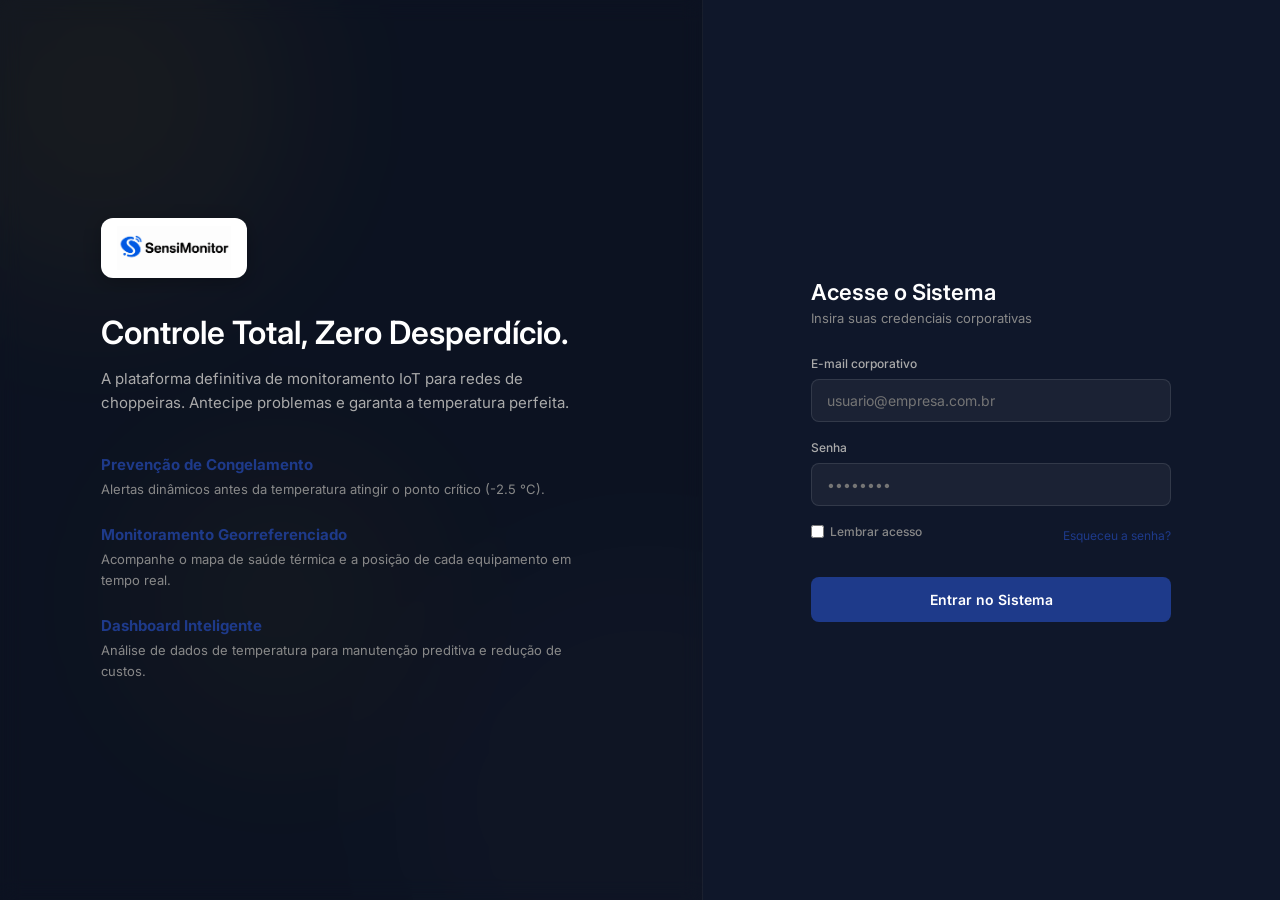
==== pages/admin/index.html @ b9aebf9b "ajuste retorno1" ====
<!DOCTYPE html>
<html lang="pt-BR">
<head>
    <meta charset="UTF-8">
    <meta name="viewport" content="width=device-width, initial-scale=1.0">
    <title>Sensimonitor - Administração</title>
    <!-- Reaproveitamos o css da home para o layout base, e adicionamos um admin.css para os forms -->
    <link rel="stylesheet" href="../home/home.css">
    <link rel="stylesheet" href="admin.css">
    <link href="https://fonts.googleapis.com/css2?family=Inter:wght@300;400;600;700&display=swap" rel="stylesheet">
    <script src="../config.js"></script>
</head>
<body>
    <div class="app-layout">
        <aside class="sidebar">
            <div class="logo-container">
                <img src="../img/logo_sensimonitor.png" alt="SensiMonitor Admin" class="sidebar-logo">
                <span class="admin-badge">Admin</span>
            </div>
            <nav>
                <a href="index.html" class="nav-item active">Administração</a>
                <a href="dispositivos.html" class="nav-item">Gerenciar Dispositivos</a>
            </nav>
            <div class="user-info">
                <a href="../login/index.html" class="logout-btn" onclick="localStorage.removeItem('sensorium_user'); localStorage.removeItem('sensorium_token');">Sair</a>
            </div>
        </aside>

        <main class="main-content">
            <header>
                <h1>Painel de Administração</h1>
                <p>Gerenciamento de Empresas e Usuários (Super Admin)</p>
            </header>

            <div class="admin-container">
                <!-- Seção de Criar Empresa -->
                <div class="admin-section card">
                    <h2>Cadastrar Nova Empresa</h2>
                    <form id="formEmpresa">
                        <div class="form-group">
                            <label for="nomeEmpresa">Nome da Empresa</label>
                            <input type="text" id="nomeEmpresa" required placeholder="Ex: Cliente X">
                        </div>
                        <div class="form-group">
                            <label for="cnpjEmpresa">CNPJ (Opcional)</label>
                            <input type="text" id="cnpjEmpresa" placeholder="00.000.000/0001-00">
                        </div>
                        <button type="submit" class="btn-primary">Criar Empresa</button>
                    </form>
                </div>

                <!-- Seção de Criar Usuário -->
                <div class="admin-section card">
                    <h2>Cadastrar Novo Usuário</h2>
                    <form id="formUsuario">
                        <div class="form-group">
                            <label for="selectEmpresa">Empresa Vinculada</label>
                            <select id="selectEmpresa" required>
                                <option value="">Carregando empresas...</option>
                            </select>
                        </div>
                        <div class="form-group">
                            <label for="nomeUsuario">Nome do Usuário</label>
                            <input type="text" id="nomeUsuario" required placeholder="Ex: João Silva">
                        </div>
                        <div class="form-group">
                            <label for="emailUsuario">E-mail</label>
                            <input type="email" id="emailUsuario" required placeholder="joao@empresa.com">
                        </div>
                        <div class="form-group">
                            <label for="senhaUsuario">Senha</label>
                            <input type="password" id="senhaUsuario" required placeholder="******">
                        </div>
                        <div class="form-group">
                            <label for="perfilUsuario">Perfil</label>
                            <select id="perfilUsuario">
                                <option value="user">Usuário Comum</option>
                                <option value="admin">Administrador da Empresa</option>
                                <option value="apresentacao">Apresentação (Apenas Chopeiras)</option>
                            </select>
                        </div>
                        <button type="submit" class="btn-primary">Criar Usuário</button>
                    </form>
                </div>
            </div>
        </main>
    </div>

    <script src="admin.js"></script>
</body>
</html>
---- pages/home/home.css ----
@import url('https://fonts.googleapis.com/css2?family=Inter:wght@300;400;500;600;700;800&display=swap');

:root {
    --primary-blue: #1e60ac;
    --primary-blue-hover: #164e8c;
    --primary-blue-light: #eff6ff;
    --primary-blue-glow: rgba(30, 96, 172, 0.12);
    --bg-page: #f8fafc;
    --card-bg: #ffffff;
    --border-fine: #e2e8f0;
    --border-hover: #cbd5e1;
    --text-main: #0f172a;
    --text-muted: #64748b;
    --text-light: #94a3b8;
    --status-green: #10b981;
    --status-yellow: #f59e0b;
    --status-red: #ef4444;
}

* {
    box-sizing: border-box;
    margin: 0;
    padding: 0;
}

body {
    font-family: 'Inter', system-ui, -apple-system, sans-serif;
    background-color: var(--bg-page);
    color: var(--text-main);
    display: flex;
    min-height: 100vh;
    overflow-x: hidden;
    -webkit-font-smoothing: antialiased;
}

.app-layout {
    display: flex;
    width: 100vw;
    min-height: 100vh;
    overflow: hidden;
}

/* --- Barra Lateral (Sidebar Limpa e Moderna) --- */
.sidebar {
    width: 240px;
    background: #ffffff;
    border-right: 1px solid var(--border-fine);
    display: flex;
    flex-direction: column;
    padding: 24px 0;
    flex-shrink: 0;
    z-index: 20;
    transition: transform 0.3s ease;
}

.logo-container {
    display: flex;
    align-items: center;
    padding: 0 20px;
    margin-bottom: 24px;
    gap: 10px;
}

.sidebar-logo {
    max-width: 155px;
    max-height: 44px;
    width: auto;
    height: auto;
    object-fit: contain;
    display: block;
}

.admin-badge {
    background: #e0e7ff;
    color: #3730a3;
    font-size: 10px;
    font-weight: 700;
    padding: 2px 7px;
    border-radius: 6px;
    text-transform: uppercase;
    letter-spacing: 0.5px;
}

nav {
    flex: 1;
    display: flex;
    flex-direction: column;
}

.nav-item {
    padding: 11px 20px;
    color: var(--text-muted);
    text-decoration: none;
    font-weight: 500;
    font-size: 13.5px;
    transition: all 0.2s ease;
    border-left: 3px solid transparent;
    display: flex;
    align-items: center;
    gap: 10px;
}

.nav-item:hover {
    background: var(--primary-blue-light);
    color: var(--primary-blue);
}

.nav-item.active {
    background: var(--primary-blue-light);
    color: var(--primary-blue);
    font-weight: 600;
    border-left-color: var(--primary-blue);
}

/* Nav Dropdown */
.nav-dropdown {
    display: flex;
    flex-direction: column;
}

.nav-dropdown-toggle {
    display: flex;
    justify-content: space-between;
    align-items: center;
    padding: 11px 20px;
    color: var(--text-muted);
    text-decoration: none;
    font-weight: 500;
    font-size: 13.5px;
    transition: all 0.2s ease;
    border-left: 3px solid transparent;
    cursor: pointer;
    background: transparent;
    border-top: none;
    border-right: none;
    border-bottom: none;
    width: 100%;
    text-align: left;
    font-family: inherit;
}

.nav-dropdown-toggle:hover {
    background: var(--primary-blue-light);
    color: var(--primary-blue);
}

.nav-dropdown-toggle.active {
    color: var(--primary-blue);
    font-weight: 600;
    border-left-color: var(--primary-blue);
    background: var(--primary-blue-light);
}

.nav-dropdown-toggle .chevron {
    width: 14px;
    height: 14px;
    transition: transform 0.2s ease;
}

.nav-dropdown.open .nav-dropdown-toggle .chevron {
    transform: rotate(180deg);
}

.nav-dropdown-menu {
    display: none;
    flex-direction: column;
    padding-left: 10px;
    background: #fbfcfe;
}

.nav-dropdown.open .nav-dropdown-menu {
    display: flex;
}

.nav-subitem {
    padding: 9px 20px;
    color: var(--text-muted);
    text-decoration: none;
    font-size: 13px;
    font-weight: 500;
    transition: all 0.2s ease;
    border-left: 3px solid transparent;
}

.nav-subitem:hover {
    color: var(--primary-blue);
    background: var(--primary-blue-light);
}

.nav-subitem.active {
    color: var(--primary-blue);
    font-weight: 600;
    border-left-color: var(--primary-blue);
    background: var(--primary-blue-light);
}

.user-info {
    padding: 16px 20px;
    border-top: 1px solid var(--border-fine);
}

.logout-btn {
    display: block;
    text-align: center;
    padding: 9px;
    color: #475569;
    background: #f1f5f9;
    border-radius: 6px;
    text-decoration: none;
    font-size: 13px;
    font-weight: 600;
    transition: all 0.2s ease;
}

.logout-btn:hover {
    background: #e2e8f0;
    color: #0f172a;
}

/* --- Conteúdo Principal --- */
.main-content {
    flex: 1;
    display: flex;
    flex-direction: column;
    padding: 24px 32px;
    overflow-y: auto;
    background-color: var(--bg-page);
}

header {
    margin-bottom: 24px;
    padding-bottom: 14px;
    border-bottom: 1px solid var(--border-fine);
}

header h1 {
    font-size: 22px;
    font-weight: 700;
    color: var(--text-main);
    letter-spacing: -0.4px;
    margin-bottom: 4px;
}

header p {
    color: var(--text-muted);
    font-size: 13px;
}

/* --- Cartões do Dashboard (Linhas Finas e Visual Claro) --- */
.dashboard-cards {
    display: grid;
    grid-template-columns: repeat(auto-fit, minmax(220px, 1fr));
    gap: 16px;
    margin-bottom: 24px;
}

.card {
    background: #ffffff;
    border: 1px solid var(--border-fine);
    border-radius: 8px;
    padding: 20px;
    box-shadow: 0 1px 3px rgba(0,0,0,0.02);
    transition: all 0.2s ease;
    display: flex;
    flex-direction: column;
    justify-content: space-between;
}

.card:hover {
    border-color: var(--border-hover);
    transform: translateY(-2px);
    box-shadow: 0 4px 12px rgba(30, 96, 172, 0.05);
}

.card h3 {
    font-size: 12px;
    color: var(--text-muted);
    margin-bottom: 10px;
    text-transform: uppercase;
    letter-spacing: 0.5px;
    font-weight: 600;
}

.card-value {
    font-size: 30px;
    font-weight: 700;
    color: var(--text-main);
    letter-spacing: -1px;
    margin-bottom: 8px;
}

.card-value.warning {
    color: var(--status-yellow);
}

.card-indicator {
    font-size: 12px;
    font-weight: 600;
    display: flex;
    align-items: center;
    gap: 6px;
}

.positive { color: var(--status-green); }
.neutral { color: var(--primary-blue); }

/* --- Containers de Gráficos (Modelo Claro) --- */
.charts-container {
    display: grid;
    grid-template-columns: 2fr 1fr;
    gap: 16px;
}

.chart-box {
    background: #ffffff;
    border: 1px solid var(--border-fine);
    border-radius: 8px;
    padding: 20px;
    box-shadow: 0 1px 3px rgba(0,0,0,0.02);
}

.chart-box h2 {
    font-size: 14px;
    font-weight: 600;
    margin-bottom: 16px;
    color: var(--text-main);
    border-bottom: 1px solid #f1f5f9;
    padding-bottom: 10px;
}

/* Responsividade */
@media (max-width: 900px) {
    .app-layout {
        flex-direction: column;
    }

    .sidebar {
        width: 100%;
        border-right: none;
        border-bottom: 1px solid var(--border-fine);
        padding: 16px;
    }

    .main-content {
        padding: 16px;
    }

    .charts-container {
        grid-template-columns: 1fr;
    }
}
---- pages/admin/admin.css ----
/* ====================================================
   SENSORIUM - ADMIN (CSS SYSTEM)
   Design Claro, Profissional com Linhas Finas
   ==================================================== */

.admin-container {
    display: grid;
    grid-template-columns: 1fr 1fr;
    gap: 20px;
}

.admin-section {
    background: #ffffff;
    border: 1px solid var(--border-fine);
    border-radius: 8px;
    padding: 24px;
    box-shadow: 0 1px 3px rgba(0,0,0,0.02);
}

.admin-section h2 {
    font-size: 15px;
    font-weight: 700;
    margin-bottom: 20px;
    color: var(--text-main);
    border-bottom: 1px solid #f1f5f9;
    padding-bottom: 12px;
}

.form-group {
    margin-bottom: 16px;
}

.form-group label {
    display: block;
    margin-bottom: 6px;
    font-weight: 600;
    font-size: 12.5px;
    color: var(--text-muted);
}

.form-group input,
.form-group select {
    width: 100%;
    padding: 10px 14px;
    border: 1px solid var(--border-fine);
    border-radius: 6px;
    font-size: 13px;
    font-family: inherit;
    color: var(--text-main);
    background: #ffffff;
    transition: border-color 0.2s;
}

.form-group input:focus,
.form-group select:focus {
    outline: none;
    border-color: var(--primary-blue);
}

.btn-primary {
    background: var(--primary-blue);
    color: #fff;
    border: none;
    padding: 11px 18px;
    border-radius: 6px;
    cursor: pointer;
    font-weight: 600;
    font-size: 13px;
    font-family: inherit;
    width: 100%;
    transition: background-color 0.2s, transform 0.1s;
}

.btn-primary:hover {
    background: var(--primary-blue-hover);
}

.devices-table {
    width: 100%;
    border-collapse: collapse;
    margin-top: 16px;
    border-radius: 8px;
    overflow: hidden;
    border: 1px solid var(--border-fine);
}

.devices-table th, .devices-table td {
    text-align: left;
    padding: 12px 16px;
    border-bottom: 1px solid var(--border-fine);
    font-size: 12.5px;
}

.devices-table th {
    background-color: #f8fafc;
    color: var(--text-muted);
    font-weight: 600;
}

.devices-table tr:hover {
    background-color: #fbfcfe;
}

.status-badge {
    padding: 3px 8px;
    border-radius: 4px;
    font-size: 11px;
    font-weight: 600;
}

.status-operacional { background-color: #ecfdf5; color: #059669; }
.status-atencao { background-color: #fffbe8; color: #b45309; }
.status-critico { background-color: #fef2f2; color: #dc2626; }

@media (max-width: 768px) {
    .admin-container {
        grid-template-columns: 1fr;
    }
}
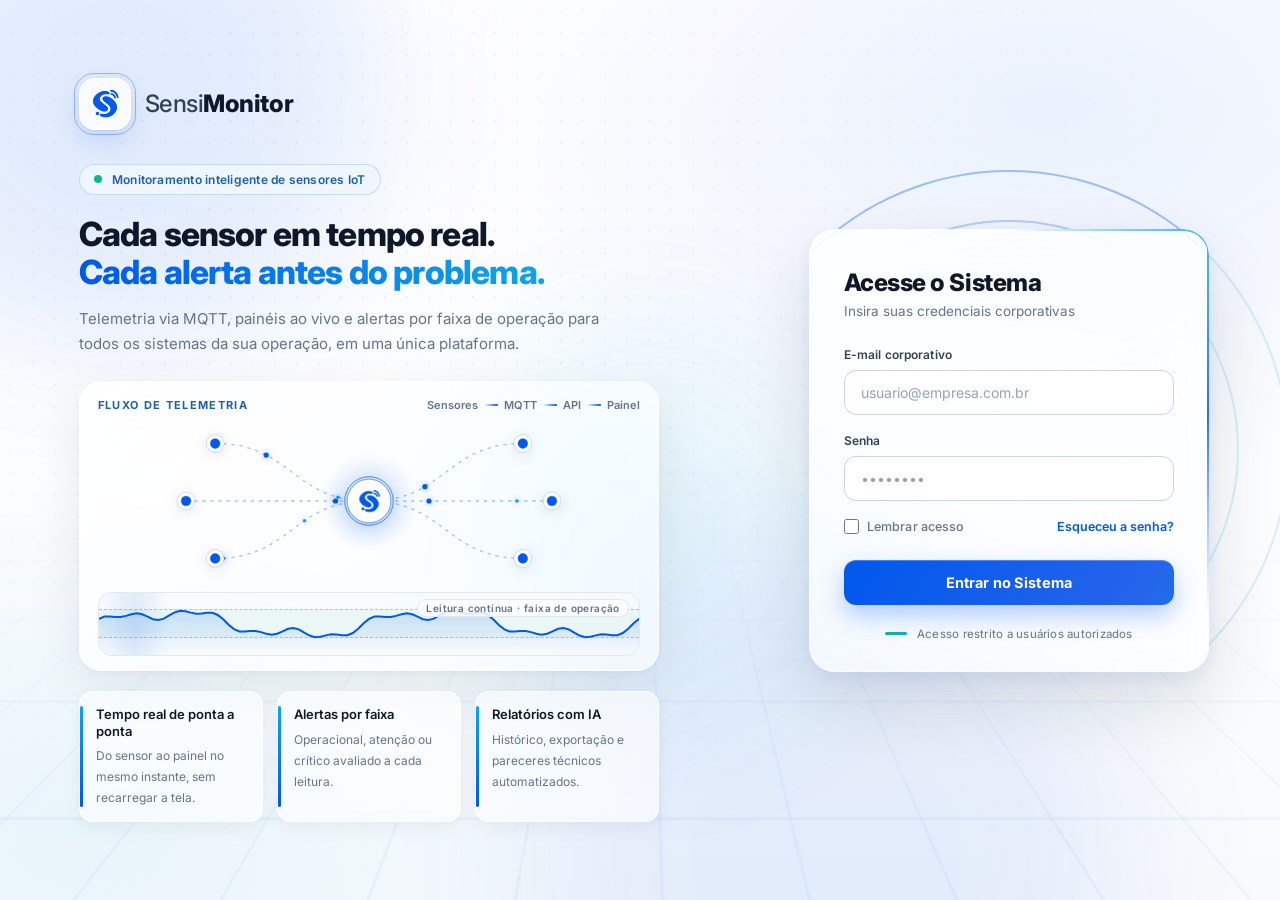
==== commit 0c733971: "atualizacao radical frontend" ====
--- a/pages/admin/index.html
+++ b/pages/admin/index.html
@@ -4,88 +4,111 @@
     <meta charset="UTF-8">
     <meta name="viewport" content="width=device-width, initial-scale=1.0">
     <title>Sensimonitor - Administração</title>
+    <link rel="icon" type="image/png" href="../img/logo_head.png">
     <!-- Reaproveitamos o css da home para o layout base, e adicionamos um admin.css para os forms -->
     <link rel="stylesheet" href="../home/home.css">
     <link rel="stylesheet" href="admin.css">
-    <link href="https://fonts.googleapis.com/css2?family=Inter:wght@300;400;600;700&display=swap" rel="stylesheet">
+    <link href="https://fonts.googleapis.com/css2?family=Inter:wght@300;400;500;600;700;800;900&display=swap" rel="stylesheet">
     <script src="../config.js"></script>
 </head>
 <body>
+    <div id="toast" class="toast-feedback"></div>
     <div class="app-layout">
-        <aside class="sidebar">
-            <div class="logo-container">
-                <img src="../img/logo_sensimonitor.png" alt="SensiMonitor Admin" class="sidebar-logo">
-                <span class="admin-badge">Admin</span>
-            </div>
-            <nav>
-                <a href="index.html" class="nav-item active">Administração</a>
-                <a href="dispositivos.html" class="nav-item">Gerenciar Dispositivos</a>
-            </nav>
-            <div class="user-info">
-                <a href="../login/index.html" class="logout-btn" onclick="localStorage.removeItem('sensorium_user'); localStorage.removeItem('sensorium_token');">Sair</a>
-            </div>
-        </aside>
+        <aside class="sidebar" data-menu="admin"></aside>
+        <script src="../../shared/ui/sidebar.js"></script>
 
         <main class="main-content">
             <header>
-                <h1>Painel de Administração</h1>
-                <p>Gerenciamento de Empresas e Usuários (Super Admin)</p>
+                <h1>Cadastrar Clientes e Acessos</h1>
+                <p>Gerencie o cadastro de clientes e configure credenciais de acesso de usuários ao sistema</p>
             </header>
 
             <div class="admin-container">
-                <!-- Seção de Criar Empresa -->
-                <div class="admin-section card">
-                    <h2>Cadastrar Nova Empresa</h2>
+                <!-- Seção 1: Criar Cliente -->
+                <div class="admin-section">
+                    <div class="section-header">
+                        <div class="section-title-group">
+                            <h2>Cadastro de Cliente</h2>
+                            <p>Registre novos clientes para controle e alocação de dispositivos</p>
+                        </div>
+                    </div>
                     <form id="formEmpresa">
                         <div class="form-group">
-                            <label for="nomeEmpresa">Nome da Empresa</label>
-                            <input type="text" id="nomeEmpresa" required placeholder="Ex: Cliente X">
+                            <label for="nomeEmpresa">Nome do Cliente</label>
+                            <input type="text" id="nomeEmpresa" required placeholder="Razão Social ou Nome Fantasia">
+                            <span class="form-hint">Identificação principal do cliente no sistema</span>
                         </div>
                         <div class="form-group">
-                            <label for="cnpjEmpresa">CNPJ (Opcional)</label>
+                            <label for="cnpjEmpresa">CNPJ</label>
                             <input type="text" id="cnpjEmpresa" placeholder="00.000.000/0001-00">
+                            <span class="form-hint">Opcional para fins de registro</span>
                         </div>
-                        <button type="submit" class="btn-primary">Criar Empresa</button>
+                        <button type="submit" id="btnSubmitEmpresa" class="btn-primary">
+                            <span>Cadastrar Cliente</span>
+                        </button>
                     </form>
                 </div>
 
-                <!-- Seção de Criar Usuário -->
-                <div class="admin-section card">
-                    <h2>Cadastrar Novo Usuário</h2>
+                <!-- Seção 2: Criar Usuário -->
+                <div class="admin-section">
+                    <div class="section-header">
+                        <div class="section-title-group">
+                            <h2>Cadastro de Usuário</h2>
+                            <p>Defina as credenciais de autenticação e nível de permissão</p>
+                        </div>
+                    </div>
                     <form id="formUsuario">
                         <div class="form-group">
-                            <label for="selectEmpresa">Empresa Vinculada</label>
+                            <label for="selectEmpresa">Cliente Vinculado</label>
                             <select id="selectEmpresa" required>
-                                <option value="">Carregando empresas...</option>
+                                <option value="">Carregando clientes cadastrados...</option>
                             </select>
+                            <span class="form-hint">O usuário terá acesso exclusivo aos dispositivos deste cliente</span>
                         </div>
-                        <div class="form-group">
-                            <label for="nomeUsuario">Nome do Usuário</label>
-                            <input type="text" id="nomeUsuario" required placeholder="Ex: João Silva">
+
+                        <div class="form-row">
+                            <div class="form-group">
+                                <label for="nomeUsuario">Nome do Usuário</label>
+                                <input type="text" id="nomeUsuario" required placeholder="Nome completo">
+                            </div>
+                            <div class="form-group">
+                                <label for="emailUsuario">E-mail</label>
+                                <input type="email" id="emailUsuario" required placeholder="usuario@cliente.com">
+                            </div>
                         </div>
-                        <div class="form-group">
-                            <label for="emailUsuario">E-mail</label>
-                            <input type="email" id="emailUsuario" required placeholder="joao@empresa.com">
+
+                        <div class="form-row">
+                            <div class="form-group">
+                                <label for="senhaUsuario">Senha Inicial</label>
+                                <input type="password" id="senhaUsuario" required placeholder="Digite a senha de acesso">
+                            </div>
+                            <div class="form-group">
+                                <label for="perfilUsuario">Nível de Acesso</label>
+                                <select id="perfilUsuario">
+                                    <option value="superadmin">Superadministrador (Gestão e Vínculos)</option>
+                                    <option value="apresentacao" selected>Apresentação (Chopeiras / LFG60)</option>
+                                </select>
+                            </div>
                         </div>
-                        <div class="form-group">
-                            <label for="senhaUsuario">Senha</label>
-                            <input type="password" id="senhaUsuario" required placeholder="******">
+
+                        <div class="profile-info-box">
+                            <strong>Níveis de Permissão:</strong>
+                            <ul style="margin: 6px 0 0 16px; padding: 0; font-size: 12px; line-height: 1.5;">
+                                <li><strong>Superadministrador:</strong> Responsável pela gestão geral, cadastro de clientes, criação de usuários e vinculação de dispositivos.</li>
+                                <li><strong>Apresentação:</strong> Acesso restrito exclusivamente à área de telemetria de dispositivos (Chopeiras e LFG60). Visão geral e outras áreas ficam bloqueadas.</li>
+                            </ul>
                         </div>
-                        <div class="form-group">
-                            <label for="perfilUsuario">Perfil</label>
-                            <select id="perfilUsuario">
-                                <option value="user">Usuário Comum</option>
-                                <option value="admin">Administrador da Empresa</option>
-                                <option value="apresentacao">Apresentação (Apenas Chopeiras)</option>
-                            </select>
-                        </div>
-                        <button type="submit" class="btn-primary">Criar Usuário</button>
+
+                        <button type="submit" id="btnSubmitUsuario" class="btn-primary">
+                            <span>Cadastrar Usuário</span>
+                        </button>
                     </form>
                 </div>
             </div>
         </main>
     </div>
 
+    <script src="../../shared/ui/toast.js"></script>
     <script src="admin.js"></script>
 </body>
 </html>
--- a/pages/home/home.css
+++ b/pages/home/home.css
@@ -1,4 +1,4 @@
-@import url('https://fonts.googleapis.com/css2?family=Inter:wght@300;400;500;600;700;800&display=swap');
+/* Fonte Inter: carregada pelo <link> no HTML de cada página. */
 
 :root {
     --primary-blue: #1e60ac;
--- a/pages/admin/admin.css
+++ b/pages/admin/admin.css
@@ -5,25 +5,50 @@
 
 .admin-container {
     display: grid;
-    grid-template-columns: 1fr 1fr;
-    gap: 20px;
+    grid-template-columns: 1fr 1.2fr;
+    gap: 24px;
+    align-items: start;
 }
 
 .admin-section {
     background: #ffffff;
     border: 1px solid var(--border-fine);
-    border-radius: 8px;
-    padding: 24px;
-    box-shadow: 0 1px 3px rgba(0,0,0,0.02);
-}
-
-.admin-section h2 {
+    border-radius: 10px;
+    padding: 24px 28px;
+    box-shadow: 0 1px 3px rgba(0,0,0,0.03);
+    transition: border-color 0.2s, box-shadow 0.2s;
+}
+
+.admin-section:hover {
+    border-color: var(--border-hover);
+    box-shadow: 0 4px 12px rgba(15, 23, 42, 0.04);
+}
+
+.section-header {
+    margin-bottom: 22px;
+    padding-bottom: 12px;
+    border-bottom: 1px solid #e2e8f0;
+}
+
+.section-title-group h2 {
     font-size: 15px;
     font-weight: 700;
-    margin-bottom: 20px;
-    color: var(--text-main);
-    border-bottom: 1px solid #f1f5f9;
-    padding-bottom: 12px;
+    color: var(--text-main);
+    letter-spacing: -0.2px;
+    margin-bottom: 3px;
+    border: none;
+    padding: 0;
+}
+
+.section-title-group p {
+    font-size: 12px;
+    color: var(--text-muted);
+}
+
+.form-row {
+    display: grid;
+    grid-template-columns: 1fr 1fr;
+    gap: 14px;
 }
 
 .form-group {
@@ -35,26 +60,53 @@
     margin-bottom: 6px;
     font-weight: 600;
     font-size: 12.5px;
-    color: var(--text-muted);
+    color: var(--text-main);
+}
+
+.form-hint {
+    display: block;
+    font-size: 11px;
+    color: var(--text-muted);
+    margin-top: 4px;
 }
 
 .form-group input,
 .form-group select {
     width: 100%;
-    padding: 10px 14px;
+    padding: 10px 13px;
     border: 1px solid var(--border-fine);
     border-radius: 6px;
     font-size: 13px;
     font-family: inherit;
     color: var(--text-main);
     background: #ffffff;
-    transition: border-color 0.2s;
+    transition: all 0.2s ease;
+}
+
+.form-group input::placeholder {
+    color: #94a3b8;
 }
 
 .form-group input:focus,
 .form-group select:focus {
     outline: none;
     border-color: var(--primary-blue);
+    box-shadow: 0 0 0 3px rgba(30, 96, 172, 0.1);
+}
+
+.profile-info-box {
+    background: #f8fafc;
+    border: 1px dashed #cbd5e1;
+    border-radius: 6px;
+    padding: 10px 12px;
+    margin-bottom: 16px;
+    font-size: 11.5px;
+    color: #475569;
+    line-height: 1.4;
+}
+
+.profile-info-box strong {
+    color: var(--text-main);
 }
 
 .btn-primary {
@@ -69,11 +121,48 @@
     font-family: inherit;
     width: 100%;
     transition: background-color 0.2s, transform 0.1s;
+    display: flex;
+    align-items: center;
+    justify-content: center;
+    gap: 8px;
 }
 
 .btn-primary:hover {
     background: var(--primary-blue-hover);
 }
+
+.btn-primary:active {
+    transform: scale(0.99);
+}
+
+.btn-primary:disabled {
+    background: #94a3b8;
+    cursor: not-allowed;
+}
+
+/* Toast Notificações */
+.toast-feedback {
+    position: fixed;
+    top: 20px;
+    right: 20px;
+    padding: 12px 20px;
+    border-radius: 8px;
+    color: white;
+    font-size: 13.5px;
+    font-weight: 500;
+    display: none;
+    z-index: 1000;
+    box-shadow: 0 4px 12px rgba(0, 0, 0, 0.15);
+    animation: slideIn 0.3s ease-out;
+}
+
+@keyframes slideIn {
+    from { transform: translateX(100%); opacity: 0; }
+    to { transform: translateX(0); opacity: 1; }
+}
+
+.toast-success { background-color: #10b981; }
+.toast-error { background-color: #ef4444; }
 
 .devices-table {
     width: 100%;
@@ -112,8 +201,291 @@
 .status-atencao { background-color: #fffbe8; color: #b45309; }
 .status-critico { background-color: #fef2f2; color: #dc2626; }
 
-@media (max-width: 768px) {
+@media (max-width: 900px) {
     .admin-container {
         grid-template-columns: 1fr;
     }
-}
+    .form-row {
+        grid-template-columns: 1fr;
+    }
+}
+
+/* ====================================================
+   LAYOUT GERENCIAR DISPOSITIVOS (GRID + SIDEBAR MENOR)
+   ==================================================== */
+
+.devices-layout-grid {
+    display: grid;
+    grid-template-columns: minmax(0, 1fr) 340px;
+    gap: 20px;
+    align-items: start;
+    margin-top: 10px;
+}
+
+@media (max-width: 1100px) {
+    .devices-layout-grid {
+        grid-template-columns: 1fr;
+    }
+}
+
+.devices-main-card {
+    padding: 20px;
+}
+
+.companies-sidebar-card {
+    padding: 20px;
+    position: sticky;
+    top: 20px;
+}
+
+.card-top-header {
+    display: flex;
+    justify-content: space-between;
+    align-items: center;
+    flex-wrap: wrap;
+    gap: 12px;
+    margin-bottom: 16px;
+    padding-bottom: 12px;
+    border-bottom: 1px solid var(--border-fine);
+}
+
+.card-top-header h2 {
+    font-size: 15px;
+    font-weight: 700;
+    color: var(--text-main);
+    margin-bottom: 2px;
+}
+
+.card-top-header p {
+    font-size: 12px;
+    color: var(--text-muted);
+}
+
+.table-search-box {
+    display: flex;
+    align-items: center;
+    gap: 8px;
+}
+
+.table-search-input {
+    padding: 7px 12px;
+    border: 1px solid var(--border-fine);
+    border-radius: 6px;
+    font-size: 12.5px;
+    background: #f8fafc;
+    color: var(--text-main);
+    min-width: 220px;
+    transition: all 0.2s;
+}
+
+.table-search-input:focus {
+    background: #fff;
+    border-color: var(--primary-blue);
+    outline: none;
+    box-shadow: 0 0 0 2px rgba(2, 132, 199, 0.15);
+}
+
+.btn-clear-filter {
+    padding: 4px 8px;
+    border-radius: 4px;
+    border: 1px solid #cbd5e1;
+    background: #f1f5f9;
+    color: #475569;
+    font-size: 11px;
+    cursor: pointer;
+    font-weight: 500;
+}
+
+.btn-clear-filter:hover {
+    background: #e2e8f0;
+    color: #0f172a;
+}
+
+/* ====================================================
+   TABELA LATERAL DE CLIENTES (PADRÃO TABELA PRINCIPAL)
+   ==================================================== */
+.clients-table {
+    margin-top: 0;
+}
+
+.clients-table tr:hover {
+    background-color: #f8fafc;
+}
+
+.sub-cnpj {
+    font-size: 11px;
+    color: var(--text-muted);
+    font-weight: normal;
+    margin-top: 2px;
+}
+
+.status-padrao {
+    background-color: #f1f5f9;
+    color: #64748b;
+}
+
+.btn-action-edit {
+    background-color: #f8fafc;
+    color: #0284c7;
+    border: 1px solid #cbd5e1;
+    padding: 4px 8px;
+    border-radius: 4px;
+    font-size: 11px;
+    font-weight: 600;
+    cursor: pointer;
+    transition: all 0.2s ease;
+}
+
+.btn-action-edit:hover {
+    background-color: #0284c7;
+    color: #ffffff;
+    border-color: #0284c7;
+}
+
+/* --- Modal de Edição de Cliente --- */
+.modal-overlay {
+    position: fixed;
+    top: 0; left: 0; width: 100%; height: 100%;
+    background: rgba(15, 23, 42, 0.45);
+    display: flex;
+    justify-content: center;
+    align-items: center;
+    z-index: 1000;
+    opacity: 0;
+    pointer-events: none;
+    transition: opacity 0.2s ease;
+    backdrop-filter: blur(2px);
+    padding: 16px;
+}
+
+.modal-overlay.active {
+    opacity: 1;
+    pointer-events: auto;
+}
+
+.modal-content.client-edit-modal {
+    background: #ffffff;
+    width: 100%;
+    max-width: 440px;
+    border-radius: 8px;
+    overflow: hidden;
+    transform: scale(0.96);
+    transition: transform 0.2s cubic-bezier(0.16, 1, 0.3, 1);
+    box-shadow: 0 20px 30px rgba(0, 0, 0, 0.15);
+    border: 1px solid var(--border-fine);
+}
+
+.modal-overlay.active .modal-content {
+    transform: scale(1);
+}
+
+.modal-header {
+    padding: 16px 20px;
+    display: flex;
+    justify-content: space-between;
+    align-items: center;
+    border-bottom: 1px solid var(--border-fine);
+}
+
+.modal-header h3 {
+    font-size: 15px;
+    font-weight: 700;
+    color: var(--text-main);
+    margin: 0;
+}
+
+.modal-close-btn {
+    background: none;
+    border: none;
+    font-size: 22px;
+    color: var(--text-muted);
+    cursor: pointer;
+    line-height: 1;
+    padding: 0;
+}
+
+.modal-close-btn:hover {
+    color: var(--text-main);
+}
+
+.modal-body {
+    padding: 18px 20px;
+}
+
+.modal-form-group {
+    margin-bottom: 14px;
+}
+
+.modal-form-group label {
+    display: block;
+    font-size: 12.5px;
+    font-weight: 600;
+    margin-bottom: 6px;
+    color: var(--text-main);
+}
+
+.modal-input {
+    width: 100%;
+    padding: 8px 12px;
+    border: 1px solid var(--border-fine);
+    border-radius: 6px;
+    font-size: 13px;
+    box-sizing: border-box;
+    background: #f8fafc;
+    color: var(--text-main);
+}
+
+.modal-input:focus {
+    background: #ffffff;
+    border-color: var(--primary-blue);
+    outline: none;
+    box-shadow: 0 0 0 2px rgba(2, 132, 199, 0.15);
+}
+
+.modal-footer {
+    padding: 14px 20px;
+    display: flex;
+    justify-content: flex-end;
+    gap: 10px;
+    border-top: 1px solid var(--border-fine);
+    background: #f8fafc;
+}
+
+.btn-modal-secondary {
+    padding: 7px 14px;
+    border-radius: 6px;
+    border: 1px solid #cbd5e1;
+    background: #ffffff;
+    color: #475569;
+    font-size: 12.5px;
+    font-weight: 500;
+    cursor: pointer;
+    transition: all 0.18s;
+}
+
+.btn-modal-secondary:hover {
+    background: #f1f5f9;
+    color: #0f172a;
+}
+
+.btn-modal-primary {
+    padding: 7px 16px;
+    border-radius: 6px;
+    border: none;
+    background: #0284c7;
+    color: #ffffff;
+    font-size: 12.5px;
+    font-weight: 600;
+    cursor: pointer;
+    transition: background 0.18s;
+}
+
+.btn-modal-primary:hover {
+    background: #0369a1;
+}
+
+.btn-modal-primary:disabled {
+    background: #94a3b8;
+    cursor: not-allowed;
+}
+
